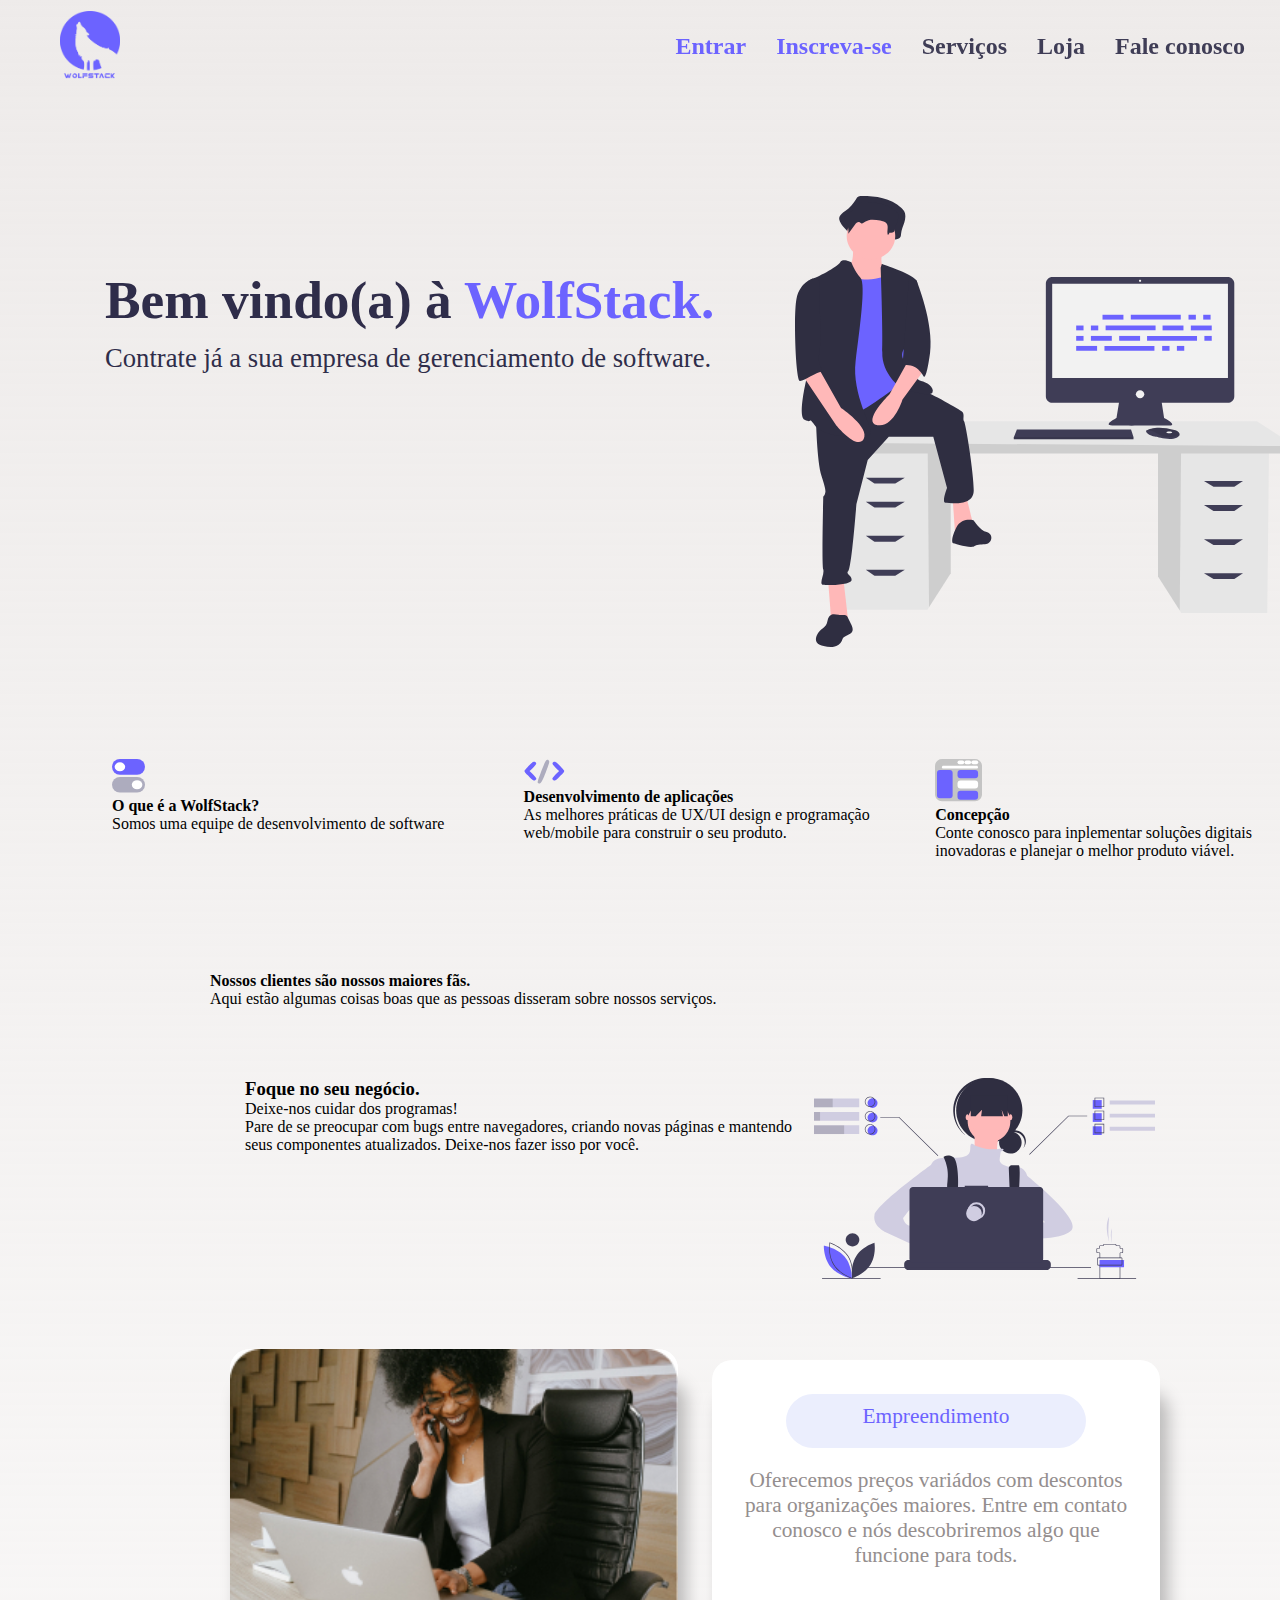
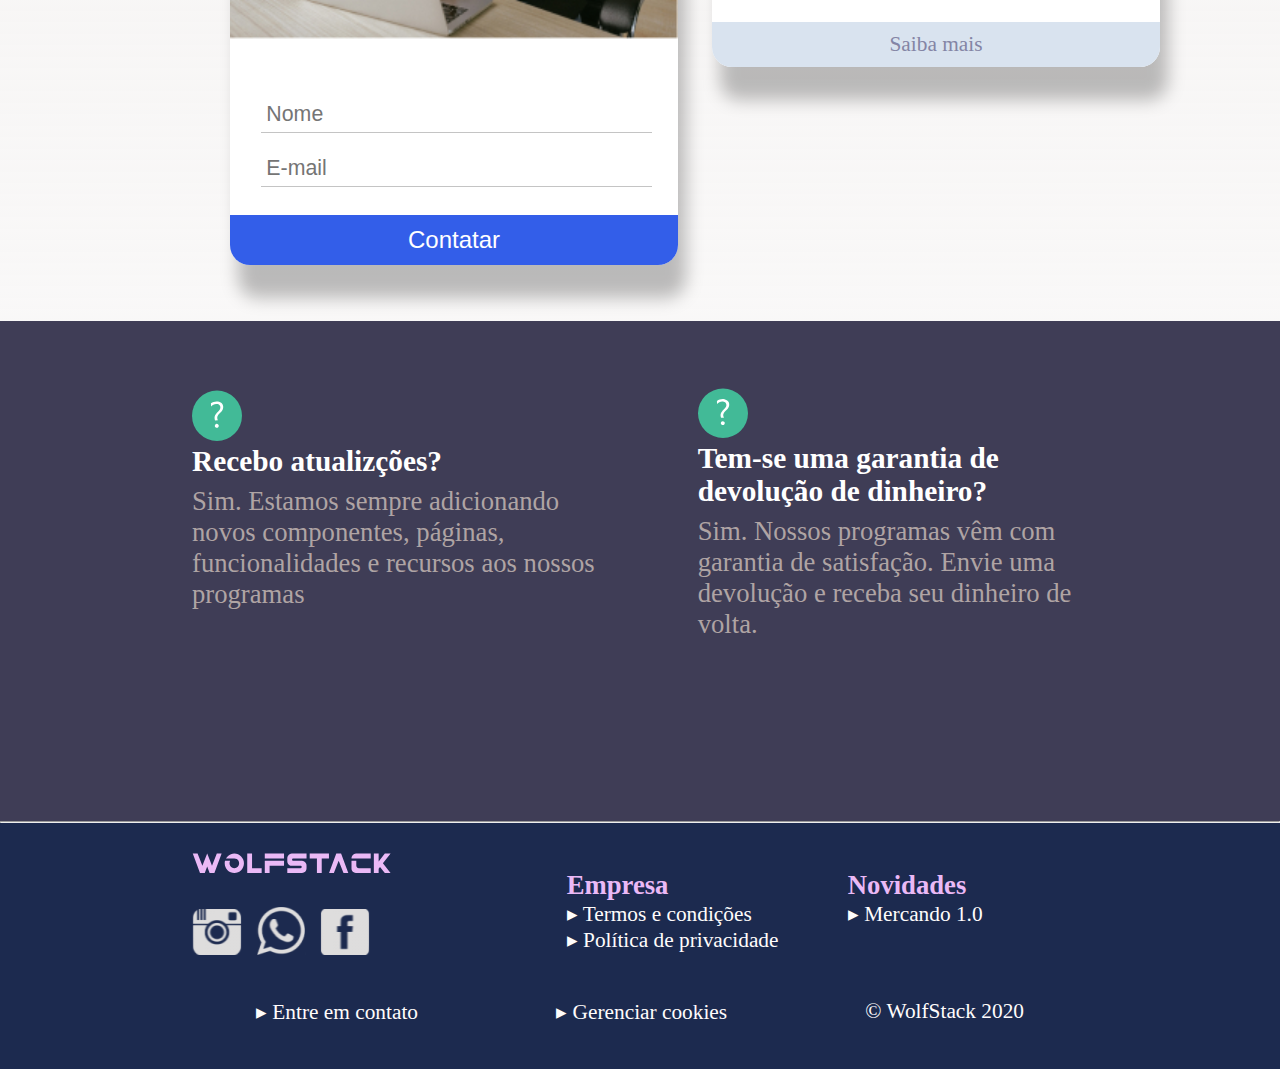
==== WolfSatck/src/html/Index.html @ cea92913 "primeiro commit" ====
<!DOCTYPE html>
<html lang="pt-BR">
    <head>
        <meta charset="UTF-8">
        <meta name="viewport" content="width=device-width, initial-scale=1.0">
        <link rel="icon" href="../images/logo_icon.png">
        <link rel="stylesheet" type="text/css" href="../styles/home_page.css">
        <link rel="stylesheet" type="text/css" href="../styles/menu.css">
        <link rel="stylesheet" type="text/css" href="../styles/footer.css">
        <link rel="stylesheet" type="text/css" href="../styles/global.css">
        <link href="https://cdn.jsdelivr.net/npm/bootstrap@5.0.0-beta1/dist/css/bootstrap.min.css" rel="stylesheet" integrity="sha384-giJF6kkoqNQ00vy+HMDP7azOuL0xtbfIcaT9wjKHr8RbDVddVHyTfAAsrekwKmP1" crossorigin="anonymous">
        <script src="https://code.jquery.com/jquery-3.5.1.min.js" integrity="sha256-9/aliU8dGd2tb6OSsuzixeV4y/faTqgFtohetphbbj0=" crossorigin="anonymous" ></script>
        <title>WolfStack - Página inicial</title>
    </head>
    <body>
        <header class="cabecalho">

            <div class="navbar">
                <a href="../html/Index.html"> <img src="../images/logo_cores_invertidas.png" alt="logo"> </a>
            
                <div class="hamburger active">
                
                </div>
            
                <ul class="menu active">
                    <li> <a href="../html/login.html"><span>Entrar</span></a> </li>
                    <li> <a href="../html/criar_conta.html"><span>Inscreva-se</span></a> </li>
                    <li> <a href="#">Serviços</a>
                    <ul>
                        <li><a href="../html/Servicos_WebSite.html">Web Sites</a></li>
                        <li><a href="../html/Servicos_SistemaWeb.html">Sistema Web</a></li>
                        <li><a href="../html/Servicos_Aplicativo.html">Aplicações Mobile</a></li>
                        <li><a href="../html/Servicos_Upgrade.html">Upgrade/Redesign</a></li>
                    </ul>
                    <li> <a href="../html/Loja.html">Loja</a> </li>
                    <li> <a href="../html/contate-nos.html">Fale conosco</a> </li>
                </ul>
            </div>
        </header>

        <div class="main_block">
            <div class="apresentation">
                <div id="welcome_message">
                    <h2>Bem vindo(a) à <span class="destaques"> WolfStack.</span></h2>
                    <p>Contrate já a sua empresa de gerenciamento de software.</p>
                </div>
            
                <img src="../images/first_illustration.svg" alt="ilustração inicial">
            
            </div>  
        
            <article>
                <div class="about">
                    <img src="../images/icon_about.svg" alt="icone sobre empresa">
                    <h4>O que é a WolfStack?</h4>
                    <p>
                        Somos uma equipe de desenvolvimento de software
                    </p>
                </div>

                <div class="about">
                    <img src="../images/icon_development.svg" alt="icone sobre desenvolvimento">
                    <h4>Desenvolvimento de aplicações</h4>
                    <p>
                    As melhores práticas de UX/UI design e programação web/mobile para construir o seu produto.
                    </p>
                    
                </div>

                <div class="about">
                    <img src="../images/icone-concepcao.svg" alt="icone sobre concepção">
                    <h4>Concepção</h4>
                    <p>
                        Conte conosco para inplementar soluções digitais inovadoras e planejar o melhor produto viável.
                    </p>
                </div>            
            </article>

            <div class="comments">
                <h4>Nossos clientes são nossos maiores fãs.</h4>
                <p>Aqui estão algumas coisas boas que as pessoas disseram sobre nossos serviços.</p>
            </div>

            <section>
                <div class="informes">
                    <div id="conteudo_informes">
                        <h3>Foque no seu negócio.</h3>
                        <p class="caption">Deixe-nos cuidar dos programas!</p>

                        <p class="informativo">
                            Pare de se preocupar com bugs entre navegadores, criando novas páginas e mantendo seus componentes atualizados. Deixe-nos fazer isso por você.
                        </p>
                    </div>
                    <img src="../images/second_illustration.svg" alt="ilustração sobre negócios">
                </div>
            </section>
        
            <div class="container_form_empreendimento">
                <div class="form">
                    <form action="" method="POST" enctype="multipart/form-data">
                        <img src="../images/form_img.jpg" alt="Mulher contatando">
                        <input type="text" name="nome" id="nome" placeholder="Nome" required>
                        <br>
                        <input type="text" name="email" id="email" placeholder="E-mail">
                    
                        <input class="button" type="submit" name="contato" id="contato" value="Contatar"> 
                    
                    </form>
                </div>

                <div class="more_information">
                    <div id="empreendimento">
                        <h4>Empreendimento</h4>
                    </div>

                    <p>
                        Oferecemos preços variádos com descontos para organizações maiores. Entre em contato conosco e nós descobriremos algo que funcione para tods.
                    </p>
                    <div id="button_saibaMais">
                        <a href="#">Saiba mais</a>           
                    </div>
                </div>
            </div>
        </div>
        <div class="info_add">
            <div id="conteudo">
                <div id="info_one">
                    <img src="../images/icon-question.svg" alt="ícone-sinal de interrogação">

                    <h5>Recebo atualizções?</h5>
                
                    <p> Sim. Estamos sempre adicionando novos componentes, páginas, funcionalidades e recursos aos nossos programas </p>
                </div>
                    
                <div id="info_twoes">
                    <img src="../images/icon-question.svg" alt="ícone-sinal de interrogação">

                    <h5>Tem-se uma garantia de devolução de dinheiro?</h5>
    
                    <p> Sim. Nossos programas vêm com garantia de satisfação. Envie uma devolução e receba seu dinheiro de volta. </p>
                
                </div>
            
            </div>
        </div>

        

        
        <!-- Footer -->
        <hr>
        <div id="container_pre_footer">
            <div id="pre-footer">
                <div id="div_logoRedesociais">
                    <img src="../images/WolfStack_rodape_clara.svg" alt="WolfStack ilustração" id="logo_footer">
                
                    <hr>
    
                    <div id="pre_footer_img">
                        <img src="../images/instagram_icon_white.svg" alt="ícone-instagram" class="icon_sociais">
                        <img src="../images/whatsapp_icon_white.svg" alt="ícone-whatsapp" class="icon_sociais">
                        <img src="../images/facebook_icon_white.svg" alt="ícone-facebook" class="icon_sociais">
                    </div>

                </div>

                    <hr>
                <div class="pre_footer_conteudo">
                    
                    <div id="empresa">
                        <h5>Empresa</h5>
                        <a href="#">&#9656; Termos e condições</a> 
                        <br>
                        <a href="#">&#9656; Política de privacidade</a>
                
                    </div>
    
                    <div id="novidade">
                        <h5>Novidades</h5>
                        <a href="#">&#9656; Mercando 1.0</a>
                    </div>
                    
                </div>
            </div>
            
        </div>

        <div id="container_footer">
            <footer>
                <a href="#">&#9656; Entre em contato</a> 
                <a href="#">&#9656; Gerenciar cookies</a>
                <p>	&#169; WolfStack 2020</p>
            
            </foote>
        </div>
 
        <!--Final Rodapé-->
        <script src="../javascript/menu.js"></script>
        <script src="/src/https://cdn.jsdelivr.net/npm/bootstrap@5.0.0-beta1/dist/js/bootstrap.bundle.min.js" integrity="sha384-ygbV9kiqUc6oa4msXn9868pTtWMgiQaeYH7/t7LECLbyPA2x65Kgf80OJFdroafW" crossorigin="anonymous"></script>
    </body>
</html>
---- WolfSatck/src/styles/home_page.css ----
*{ 
	padding: 0;
	margin: 0;
}

/*root properties*/

/* css to mobile */
@media only screen and (max-width: 980px) {

	.cabecalho img{
		margin: 0% 5%;
		margin-top: 4%;
	}

	.apresentation h2 { 
		color: var(--primary-color);
		font-size: 20pt;
		font-style: bold;
		margin: 3.5%;
		margin-top: 30%;
		text-align: center;
	}
	
	.apresentation p { 
		margin: .3rem 3rem;
		color: var(--primary-color);
		font-size: 16pt;
		text-align: center;
	}

	.apresentation img{
		display: flex;
		margin: 5% auto;
		margin-bottom: 15%;
	}

	.about { 
		margin-left: 8%;
		font-size: 16px;
		display: inline-block;
		vertical-align: top;
		margin-bottom: 40px;
	}

	.about img { 
		width: 35px;
	}	

	.about p{
		color: var(--primary-color);
		margin-right: 5px;
	}
	
	.about h4 { 
		vertical-align: middle;
		color: var(--primary-color);
	}

	.destaques { 
		color: var(--secondary-color);
	}

	.comments h4{
		margin: 1% 8.5% 4%;
		color: var(--primary-color);
		
	}
	
	.comments p{
		color: var(--tertiary-color);
		margin: 1% 10%;
		padding-bottom: 4%;
	}

	.informes h3{
		padding: 1% 10%;
		color: var(--primary-color);
	}

	.informes p{
		padding: 2% 10%;
	}
	
	.informes img{
		margin: 4% 2%;
		padding: 2% .5%;
		display: flex;
		margin: auto;
	}

	.informativo { 
		color: var(--quartenary-color);
	}

	.caption { 
		color: var(--secondary-color);
	}

	.form{
		background-color: rgb(255, 255, 255);
		width: 72%;
		margin: 15%;
		border-radius: 20px;
		box-shadow: 8px 33px 17px rgba(0, 0, 0, 0.25);
	}

	.form .button{
		text-align: center;
		margin-top: 20px;
		margin-bottom: 0;
	}
	
	.form img {
		margin-bottom: 10%;
		width: 100%;
	}

	.form input[type='text']{
		padding: 1px;
		margin: 2% 7%;
		border: thin solid ;
		border-top: none;
		border-right: none;
		border-left: none;
		border-color: #C4C4C4;
		font-size: 10pt;
		width: 85%;
	}

	.form input[type='submit'] { 
		position: relative;
		background-color: #335EE9;
		color: white;
		border: none;
		bottom: 0;
		padding-bottom: 0;
		width: 100%;
		height: 40px;
		border-radius: 0px 0px 20px 20px;
		
	}

	.more_information{
		background-color: rgb(255, 255, 255);
		width: 78%;
		height: 235px;
		align-items: center;
		margin: .3% 12%;
		border-radius: 20px;
		box-shadow: 8px 33px 17px rgba(0, 0, 0, 0.25);
		padding-top: 3%;
		margin-bottom: 20%;
	}

	.more_information p{
		font-size: 12pt;
		padding: .7rem .3rem .6rem;
		
	}

	.more_information #button_saibaMais{
		background-color: #D9E3EF;
		text-align: center;
		padding: 10px;
		margin-top: 10%;
		border-radius: 0px 0px 20px 20px;
	}

	.more_information #button_saibaMais a{
		text-decoration: none;
		color: #8485A5;
		width: 100px;
	}
	
	.more_information p{
		margin-top: 8%;
		width: 90%;
		height: 50%;
		margin: 1% 5%;
		color: #948E8E;
		text-align: center;
	}

	.more_information .button_saibaMais{
		margin: 6% 35%;
		background-color: grey;
	}


	#empreendimento{
		margin: auto;
		padding: 2% ;
		text-align: center;
		background: rgb(235, 238, 253);
		width: 60%;
		height: 2.5rem;
		border-radius: 45px;
		color: #6C63FF;
	}
	
	#empreendimento h4{
		font-size: 14pt;
		font-weight: 400;
	}
		
	
	.info_add {
		background-color: #3f3d56;
		width: 100%; 
		height: 350px;	
	}

	.info_add #conteudo{
		margin: 10px 30px;
		color: #AFA4A4;
	}

	.info_add #conteudo h5{
		color: white;
	}

	.info_add #conteudo p{
		margin-top: 4%;
	}

	.info_add #conteudo img h5{ 	
		color: white;
		display: inline-block;
		vertical-align: middle;
	}
	
}

/* css to desktop */
@media only screen and (min-width: 981px) {

	/* estilizando Boas Vindas */

	.main_block{
	    margin: 0 auto;
	    width: 1400px;

	    margin-right: auto;
	    margin-left: auto;

	}

	.apresentation{
		display: flex;
		justify-content: space-between;
		width: 85%;
		margin: 0 auto;
		margin-top: 14%;
	}
	
	.apresentation h2 { 
		color: var(--primary-color);
		margin-top: 12%;
		margin-bottom: 2%;
		font-size: 40pt;
		font-style: bold;
		text-align: left;
		/* width: 50%; */
	}

	.apresentation img{
		width: 500px;
	}
	
	.apresentation p { 
		color: var(--primary-color);
		font-size: 20pt;
		text-align: left;
		/* width: 30%; */

	}

	.destaques { 
		color: var(--secondary-color);
	}

	/*Boas Vindas finalizado*/

	article{
		margin: 8%;
		display: flex;
		justify-content: space-between;
	}
	
	.about{
		width: 30%;
	}

	.comments{
		margin: auto;
		width: 70%;
	}

	.informes{
		display: flex;
		justify-content: space-between;
		width: 65%;
		margin: auto;
		margin-top: 5%;
	}

	.container_form_empreendimento{
		display: flex;
		justify-content: space-between;
		margin: auto;
		margin-top: 5%;
		width: 80%;
	}

	.form{
		background-color: rgb(255, 255, 255);
		width: 40%;
		height: 10%;
		box-shadow: 8px 33px 17px rgba(0, 0, 0, 0.25);
		margin-left: 90px;
		border-radius: 20px;
		margin-bottom: 5%;
	}

	.form .button{
		text-align: center;
		margin-top: 20px;
		margin-bottom: 0;
	}
	
	.form img {
		margin-bottom: 10%;
		width: 100%;
		border-radius: 20px 20px 0px 0px;
	}

	.form input[type='text']{
		padding: 5px;
		margin: 2% 7%;
		border: thin solid ;
		border-top: none;
		border-right: none;
		border-left: none;
		border-color: #C4C4C4;
		font-size: 10pt;
		width: 85%;
		font-size: 16pt;
	}

	.form input[type='email']{
		padding: auto;
	}

	.form input[type='submit'] { 
		position: relative;
		background-color: #335EE9;
		color: white;
		border: none;
		bottom: 0;
		padding-bottom: 0;
		width: 100%;
		height: 50px;
		border-radius: 0px 0px 20px 20px;
		font-size: 18pt;
	}

	
	#empreendimento{
		font-variant: JIS83;
		margin: auto;
		padding: 1%;
		text-align: center;
		background: rgb(235, 238, 253);
		width: 65%;
		height: 2.8rem;
		border-radius: 45px;
		color: #6C63FF;
		margin-bottom: 2%;
	}
	
	#empreendimento h4{
		font-size: 16pt;
		font-weight: 400;
		margin-top: 2%;
	}
		
	.more_information{
		background-color: rgb(255, 255, 255);
		width: 40%;
		height: 1%;
		align-items: center;
		margin-right: 100px;
		border-radius: 20px;
		box-shadow: 8px 33px 17px rgba(0, 0, 0, 0.25);
		padding-top: 3%;
		margin-bottom: 20%;
		margin-top: 1%;
	}

	.more_information p{
		font-size: 16pt;
		padding: .7rem .3rem .6rem;
		
	}

	.more_information #button_saibaMais{
		background-color: #D9E3EF;
		text-align: center;
		padding: 10px;
		margin-top: 10%;
		border-radius: 0px 0px 20px 20px;
	}

	.more_information #button_saibaMais a{
		text-decoration: none;
		color: #8485A5;
		width: 100px;
		font-size: 16pt;
	}
	
	.more_information p{
		margin-top: 4%;
		width: 90%;
		margin: auto;
		color: #948E8E;
		text-align: center;
	}

	.more_information .button_saibaMais{
		margin: 6% 35%;
		background-color: grey;
	}

	.info_add {
		background-color: #3f3d56;
		width: 100%; 
		height: 500px;	
	}

	.info_add #conteudo{
		margin: auto;
		color: #AFA4A4;
		width: 70%;
		display: flex;
		justify-content: space-between;
	}

	.info_add #conteudo img{
		width: 50px;
		margin-top: 16%;
	}

	.info_add #conteudo h5{
		color: white;
		font-size: 22pt;
	}

	.info_add #conteudo p{
		margin-top: 2%;
		font-size: 20pt;
	}

	#info_one{
		margin-right: 100px;
	}

}
---- WolfSatck/src/styles/menu.css ----
header {
  position: fixed;
  top: 0;
  z-index: 999;
  width: 100%;
  padding: 10px 20px;
}

.navbar {
  max-width: 1200px;
  margin: 0 auto;
  display: flex;
  align-items: center;
  justify-content: space-between;
  padding: 0 20px;
}

.navbar a img {
  margin-top: 35%;
  width: 50px;
}

.hamburger {
  width: 40px;
  height: 60px;
  background-color: transparent;
  border-radius: 5px;
  border: 0;

  position: relative;
  cursor: pointer;

  display: none;
}

.hamburger:after {
  content: "";

  position: absolute;
  top: 35%;
  left: 5%;

  width: 90%;
  height: 10%;

  border-radius: 5px;

  background-color: #6c63ff;
}
.hamburger:before {
  content: "";
  position: absolute;
  top: 55%;
  left: 5%;

  width: 90%;
  height: 10%;

  border-radius: 5px;

  background-color: #6c63ff;
}
.menu {
  list-style: none;
  display: flex;
  align-items: center;
}
.menu a {
  text-decoration: none;
  color: #3f3d56;
  transition: 0.5s ease;
  display: block;
  padding: 10px 15px;
}
.menu a:hover {
  color: #3f3d5693;
}
.menu li {
  position: relative;
  font-weight: bold;
}
.menu li ul {
  font-size: 11pt;
  list-style: none;
  position: absolute;
  float: left;
  top: 90%;
  left: 0;
  background-color: #ffff;
  /* display: none; */
  border-top: solid 10px;
  border-top-color: #6c63ff;
  border-radius: 10px;
  display: none;
}
.menu li ul {
  transition: 5s ease;
}
.menu li:hover ul,
.menu li.over ul {
  display: block;
}
.menu li ul li {
  width: 150px;
}
.menu span {
  color: #6c63ff;
}

@media screen and (max-width: 980px) {
  .hamburger {
    display: block;
    z-index: 999;
  }

  .menu {
    position: fixed;
    top: 0;
    right: -100%;

    height: 100vh;
    margin: 0;
    background-color: #ffff;

    width: 100%;
    max-width: 250px;
    padding: 100px 20px;
    flex-direction: column;

    transition: 0.5s ease;
  }
  .menu li ul {
    border-top: none;
    border-radius: 10px;
    float: none;
    top: 90%;
    left: 0%;
    position: static;
    overflow: hidden;
    
  }
  .menu ul li a {
    width: 100%;
    border: 1px #6b636388;
    border-width: 100%;
    border-bottom-style: dotted;
  }
  .menu li:active ul,
  .menu li.over ul {
    display: block;
    height: auto;
    
  }

  .menu.active {
    right: 0;
  }
}

@media only screen and (min-width: 981px){
  .navbar a img {
    margin-top: 1%;
    width: 60px;
  }

  .menu{
    font-size: 18pt;
  }
}
---- WolfSatck/src/styles/footer.css ----
@media only screen and (max-width: 980px) {
        
    #container_pre_footer{
        background: #1C2A4F;
        width: 100%;
    }

    #container_pre_footer hr{
        width: 80%;
        margin: auto;
        color: #EAB9F6;
    }

    #container_pre_footer #logo_footer{
        display: flex;
        margin: auto;
        padding: 9%;
    }

    .pre_footer_conteudo h5{
        color: #EAB9F6;
        font-size: 14pt;
    }

    .pre_footer_conteudo a{
        text-decoration: none;
        color: #FFFCFC;
        font-size: 10pt;
    }

    /* inicio redes sociais */
    #pre_footer_img{
        display: flex;
        justify-content: space-between;
        width: 65%;
        margin: auto;
        padding: 6%;
    }
    /* final redes sociais */
    .pre_footer_conteudo{
        display: flex;
        justify-content: space-between;
        width: 80%;
        margin: auto;
        padding: 8%;
    }

    /* inicio footer */
    footer{
        display: flex;
        justify-content: space-between;
        font-size: 10pt;
        margin: auto;
        padding: 6%;
    }

    footer a{
        text-decoration: none;
        color: black;
    }

    footer p{
        color: black;
    }
}

@media only screen and (min-width: 981px) {
    #container_pre_footer{
        background: #1C2A4F;
        width: 100%;;
    }

    .pre_footer_conteudo a{
        text-decoration: none;
    }

    .pre_footer_conteudo a:hover{
        color: #4f76e2;
    }

    #container_pre_footer hr{
        display: none;
    }

    #logo_footer{
        width: 200px;
        margin: 15% 0% ;
    }

    #pre_footer_img img{
        width: 50px;
        margin-right: 5%;  
        margin-bottom: 20%;
    }

    #pre_footer_img img:hover{
        cursor: pointer;
    }

    #pre-footer{
        display: flex;
        width: 70%;
        margin: auto;
    }

    .pre_footer_conteudo{
        display: flex;  
        justify-content: space-between;
        margin-left: 20%;
        margin-top: 2.5%;
        margin: auto;
    }

    .pre_footer_conteudo #novidade{
        margin-right: -20%;
    }

    .pre_footer_conteudo h5{
        color: #EAB9F6;
        font-size: 20pt;
    }

    .pre_footer_conteudo a{
        text-decoration: none;
        color: #FFFCFC;
        font-size: 16pt;
    }

    #container_footer{
        background: #1C2A4F;
    }

    footer{
        display: flex;
        justify-content: space-between;
        width: 60%;
        height: 70px;
        margin: auto;
    }

    footer a{
        text-decoration: none;
        color: #FFFCFC;
        font-size: 16pt;
    }

    footer a:hover{
        color: #4f76e2;
    }

    footer p{
        color: #FFFCFC;
        font-size: 16pt;
    }

}
---- WolfSatck/src/styles/global.css ----
:root { 
    --background-grandient: linear-gradient(180deg, #EEEBEA 0%, rgba(129, 125, 124, 0) 109.55%);
    --primary-color: #2F2D4A;
	--secondary-color: #6C63FF;
	--tertiary-color: #6B6363;
	--quartenary-color: #323131;
	--background-questions: #3F3D56;
}

*{ 
	padding: 0;
	margin: 0;
}

body { 
	background: var(--background-grandient);
	font-family: 'Ebrima';   
	/*display: inline-block;*/
}

/*@media only screen and (min-width: 981px) {
	body{
		 width: 1400px; 
		margin: auto;	
	}

}*/
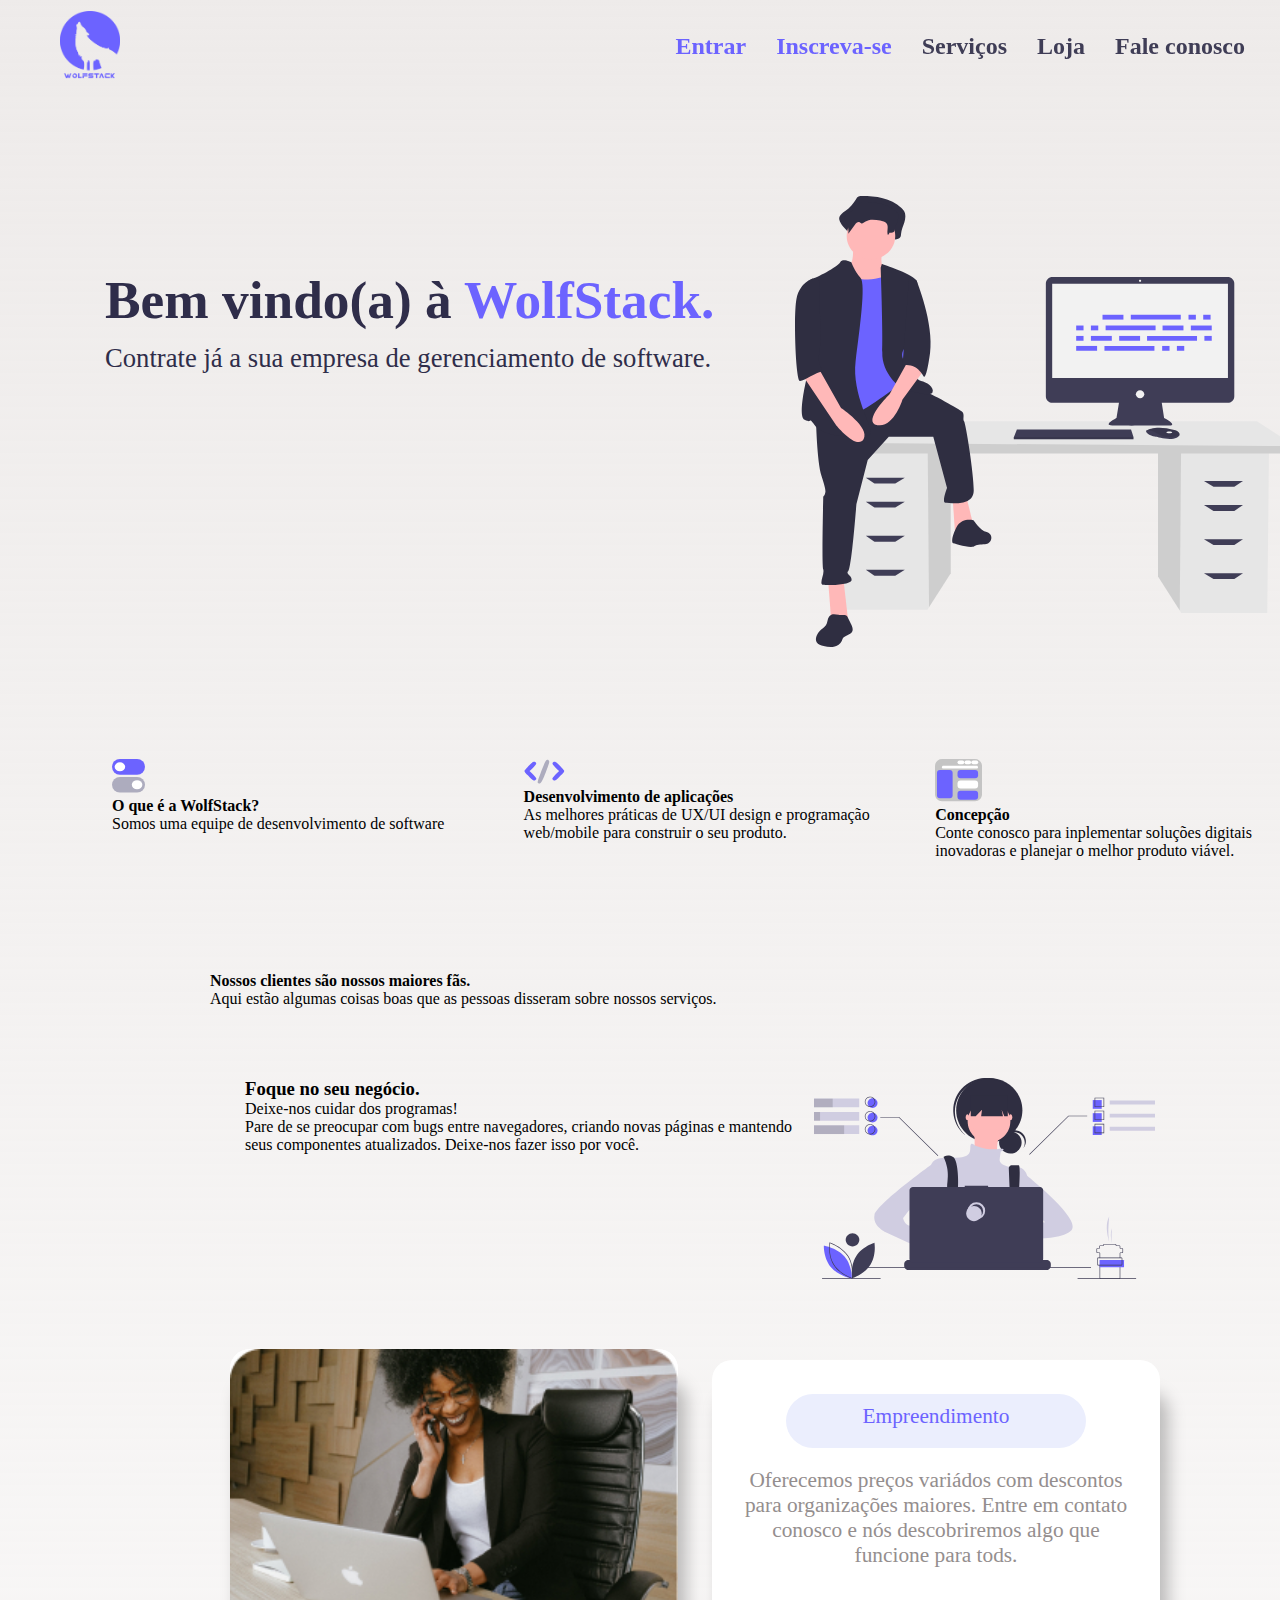
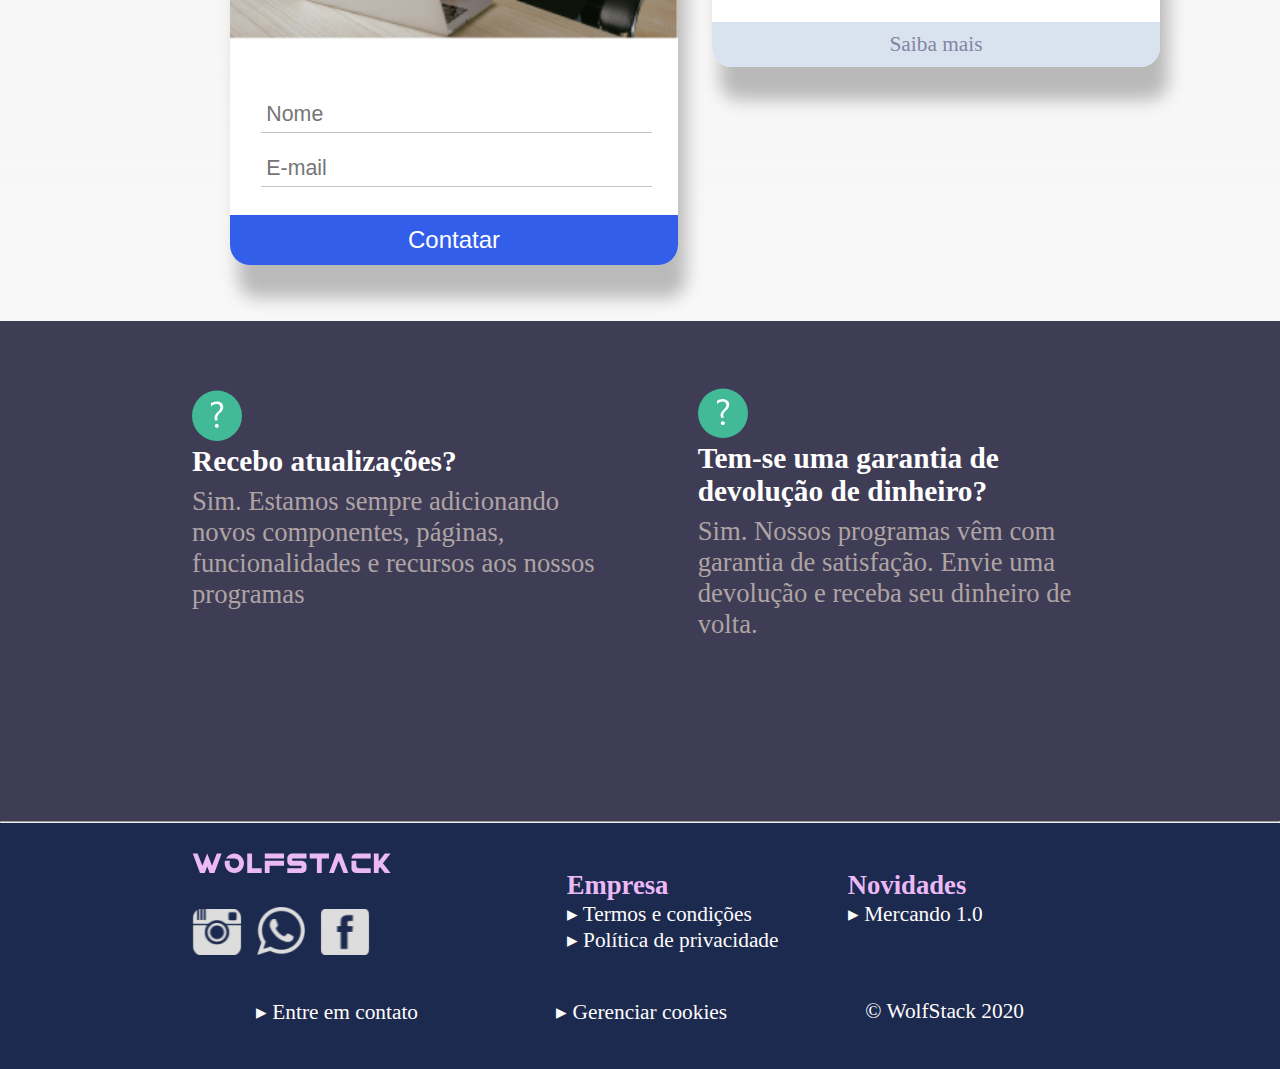
==== commit 60767476: "corrigindo erros" ====
--- a/WolfSatck/src/html/Index.html
+++ b/WolfSatck/src/html/Index.html
@@ -127,7 +127,7 @@
                 <div id="info_one">
                     <img src="../images/icon-question.svg" alt="ícone-sinal de interrogação">
 
-                    <h5>Recebo atualizções?</h5>
+                    <h5>Recebo atualizações?</h5>
                 
                     <p> Sim. Estamos sempre adicionando novos componentes, páginas, funcionalidades e recursos aos nossos programas </p>
                 </div>
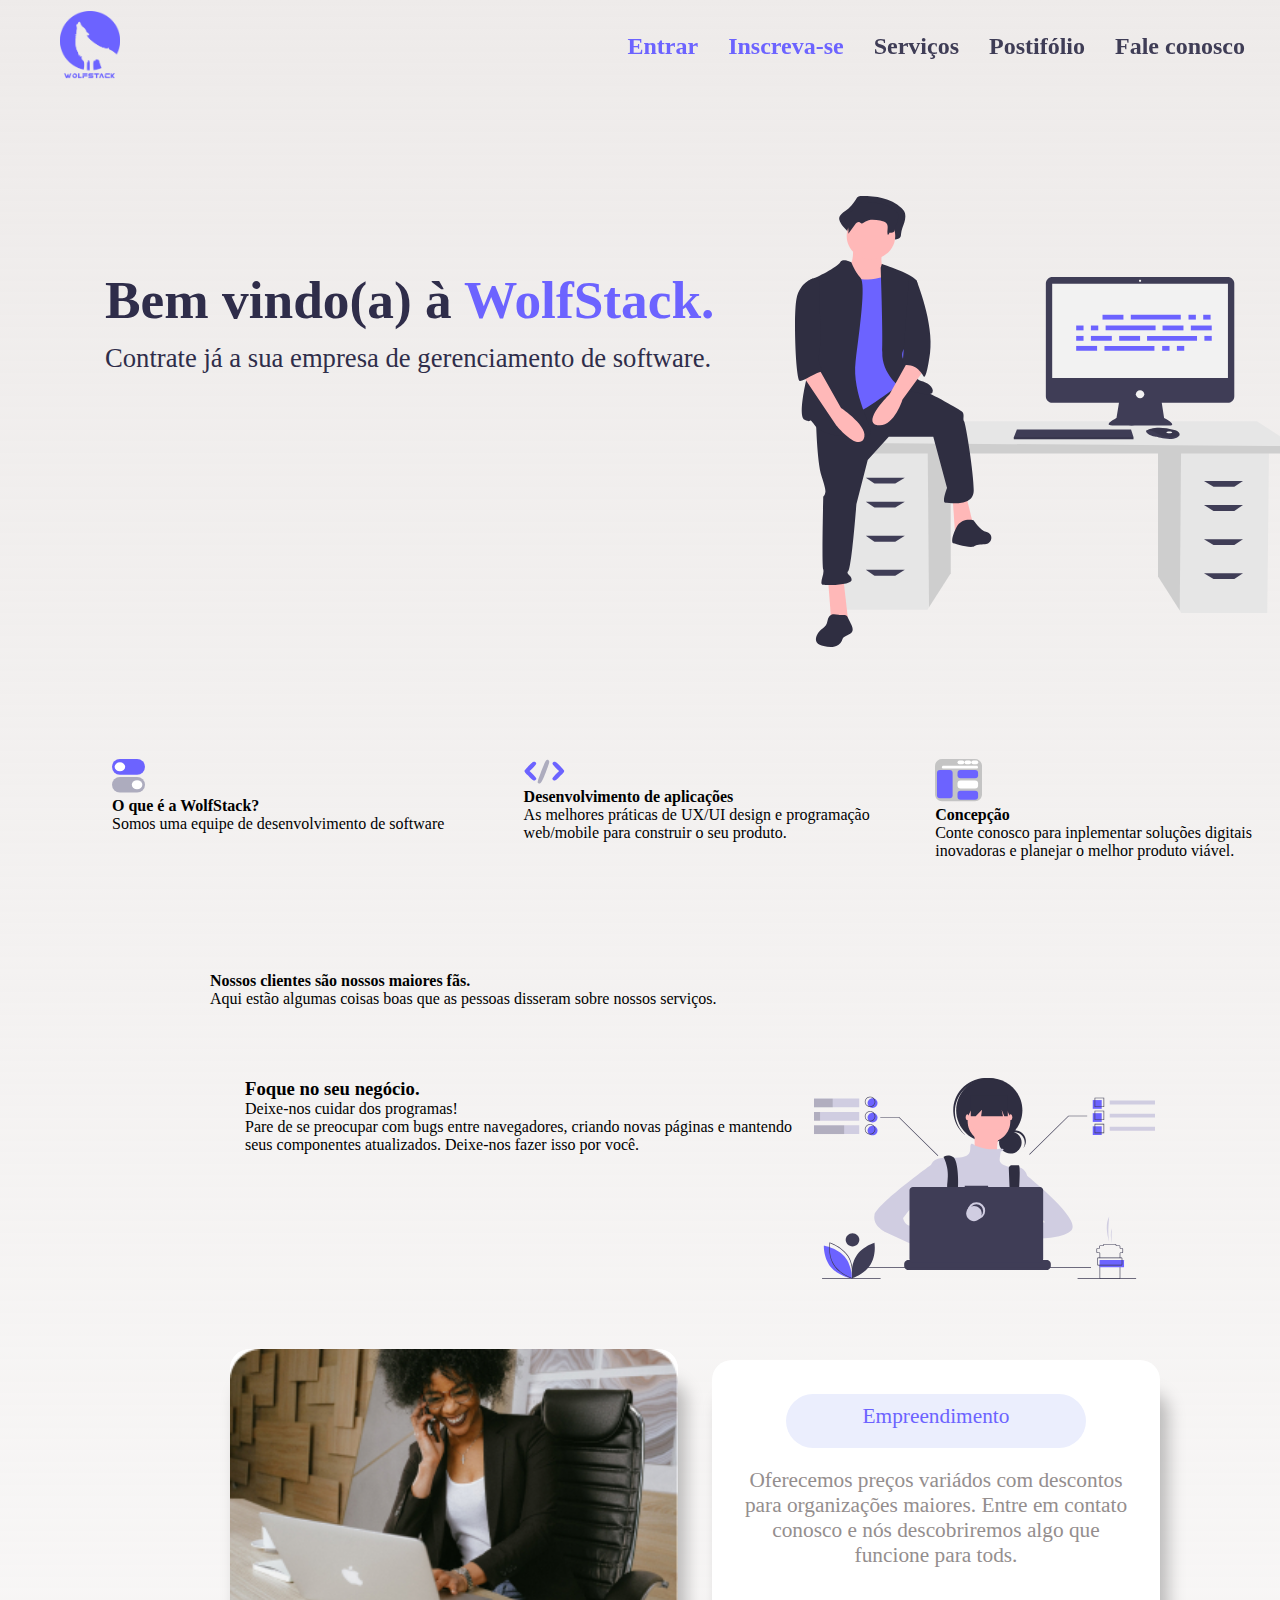
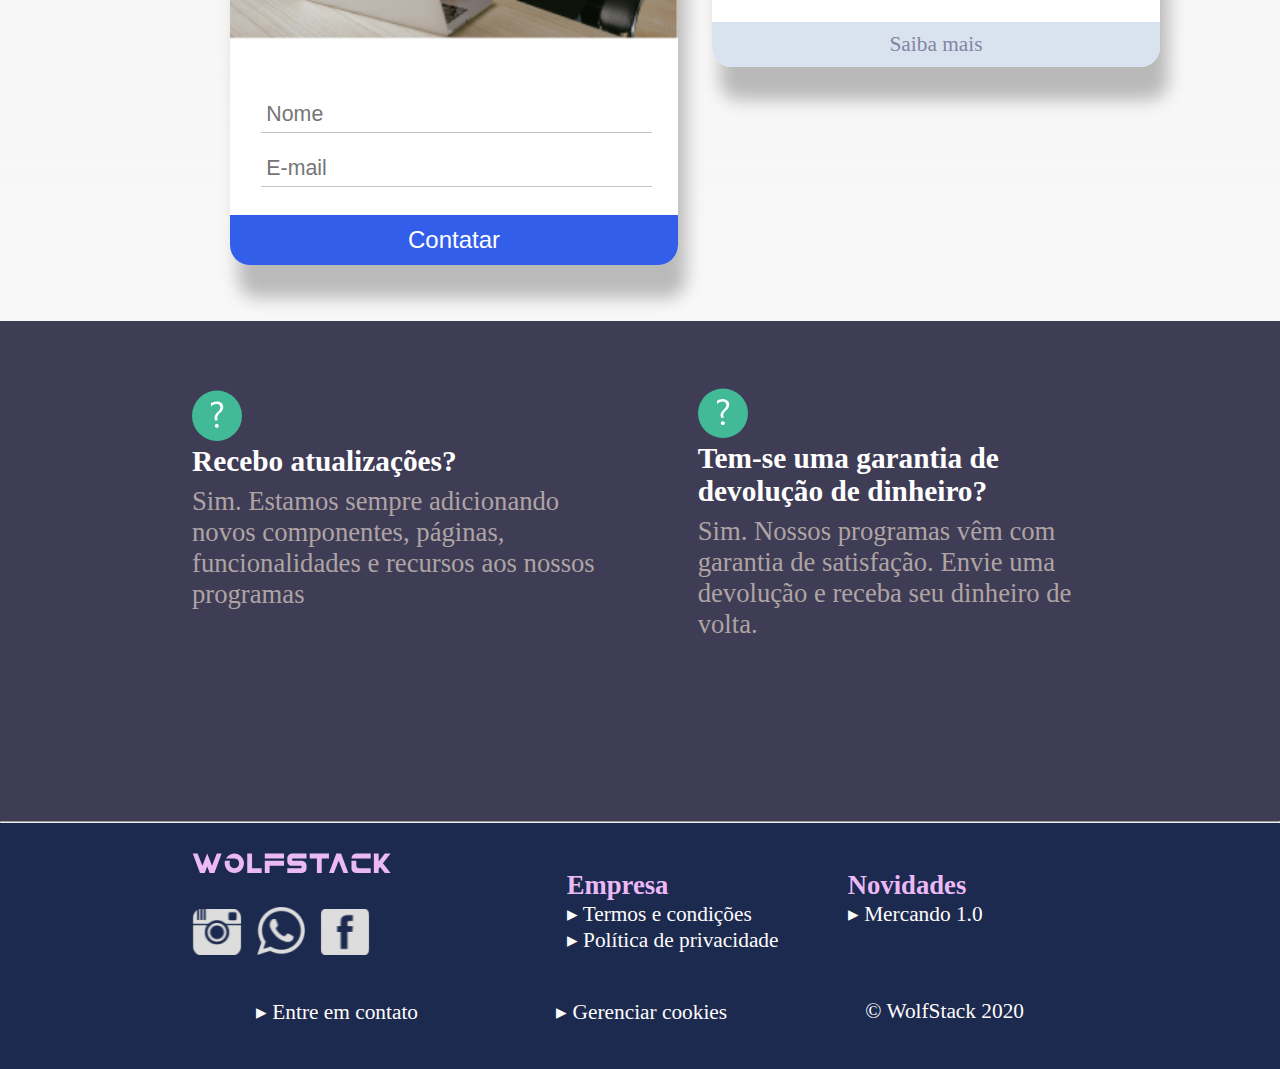
==== commit b10a71e2: "adicionando portifolio da pagina" ====
--- a/WolfSatck/src/html/Index.html
+++ b/WolfSatck/src/html/Index.html
@@ -32,7 +32,7 @@
                         <li><a href="../html/Servicos_Aplicativo.html">Aplicações Mobile</a></li>
                         <li><a href="../html/Servicos_Upgrade.html">Upgrade/Redesign</a></li>
                     </ul>
-                    <li> <a href="../html/Loja.html">Loja</a> </li>
+                    <li> <a href="../html/portifolio.html">Postifólio</a> </li>
                     <li> <a href="../html/contate-nos.html">Fale conosco</a> </li>
                 </ul>
             </div>
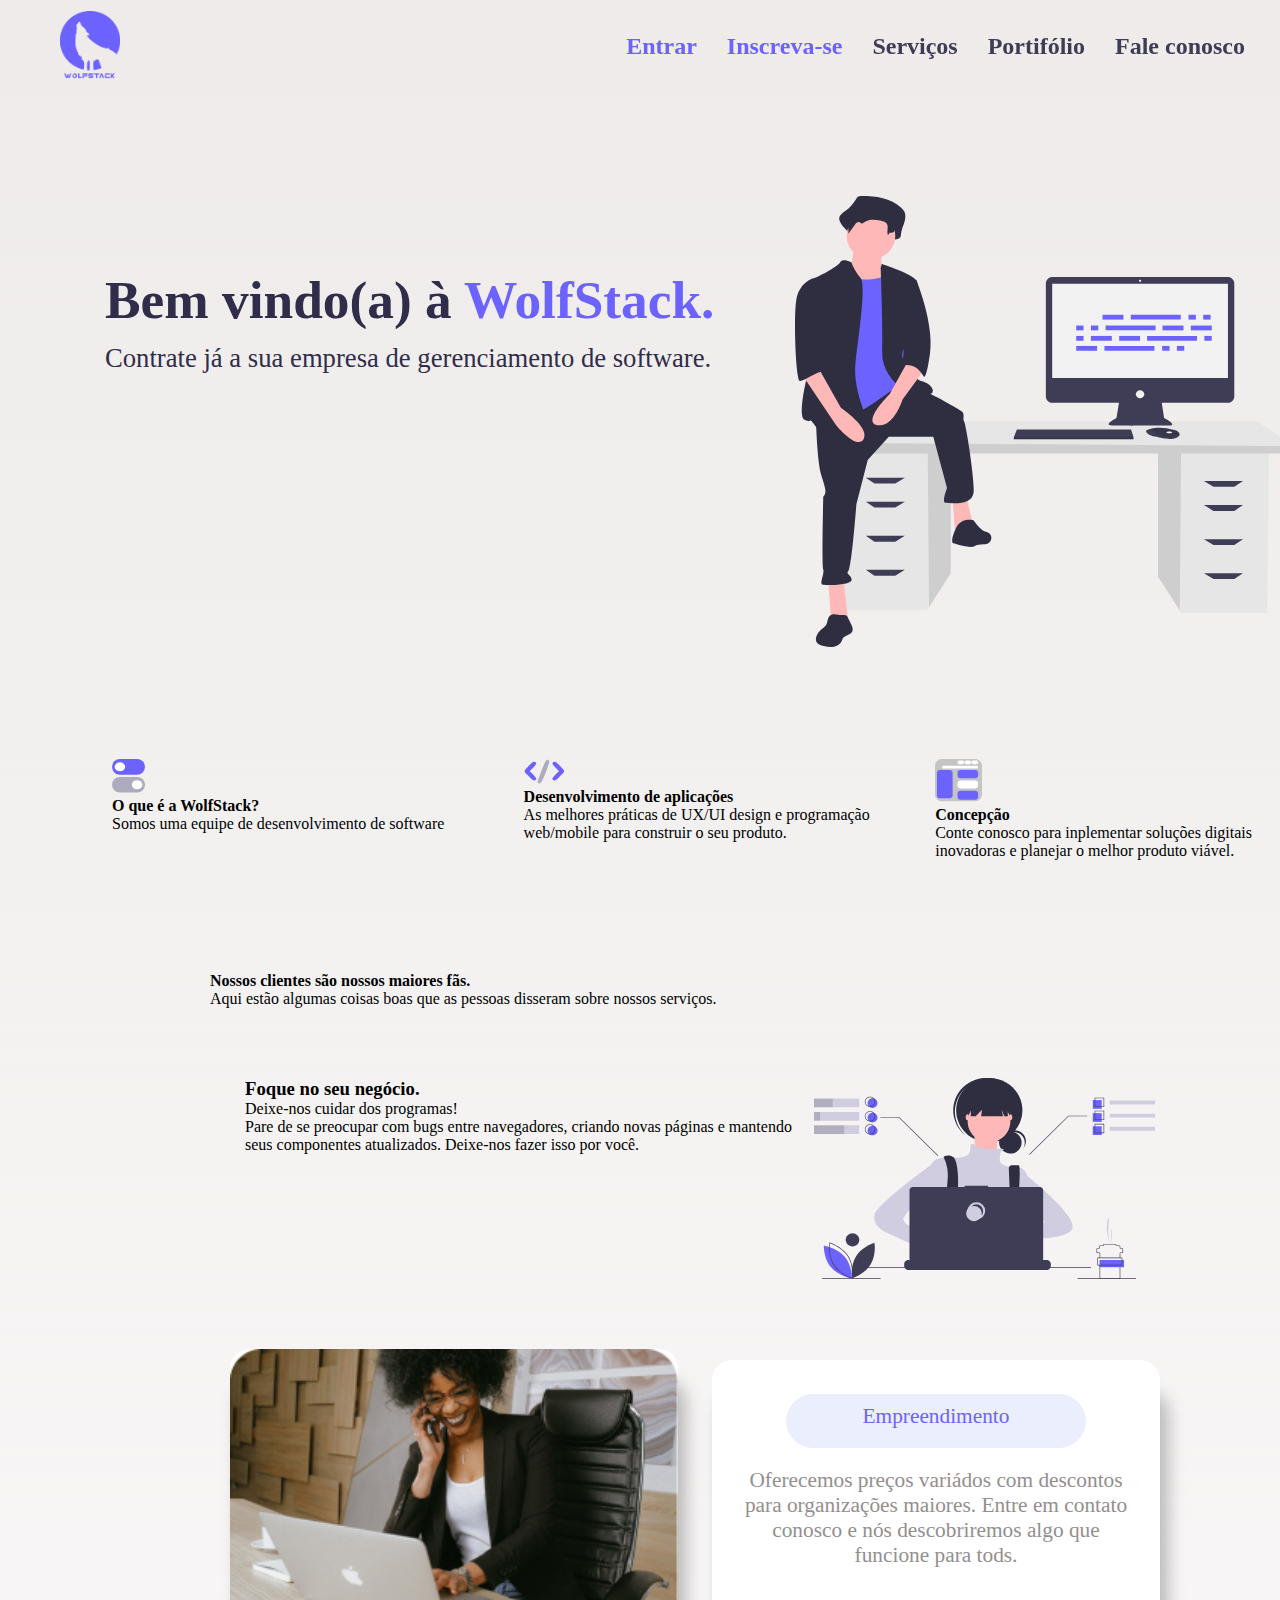
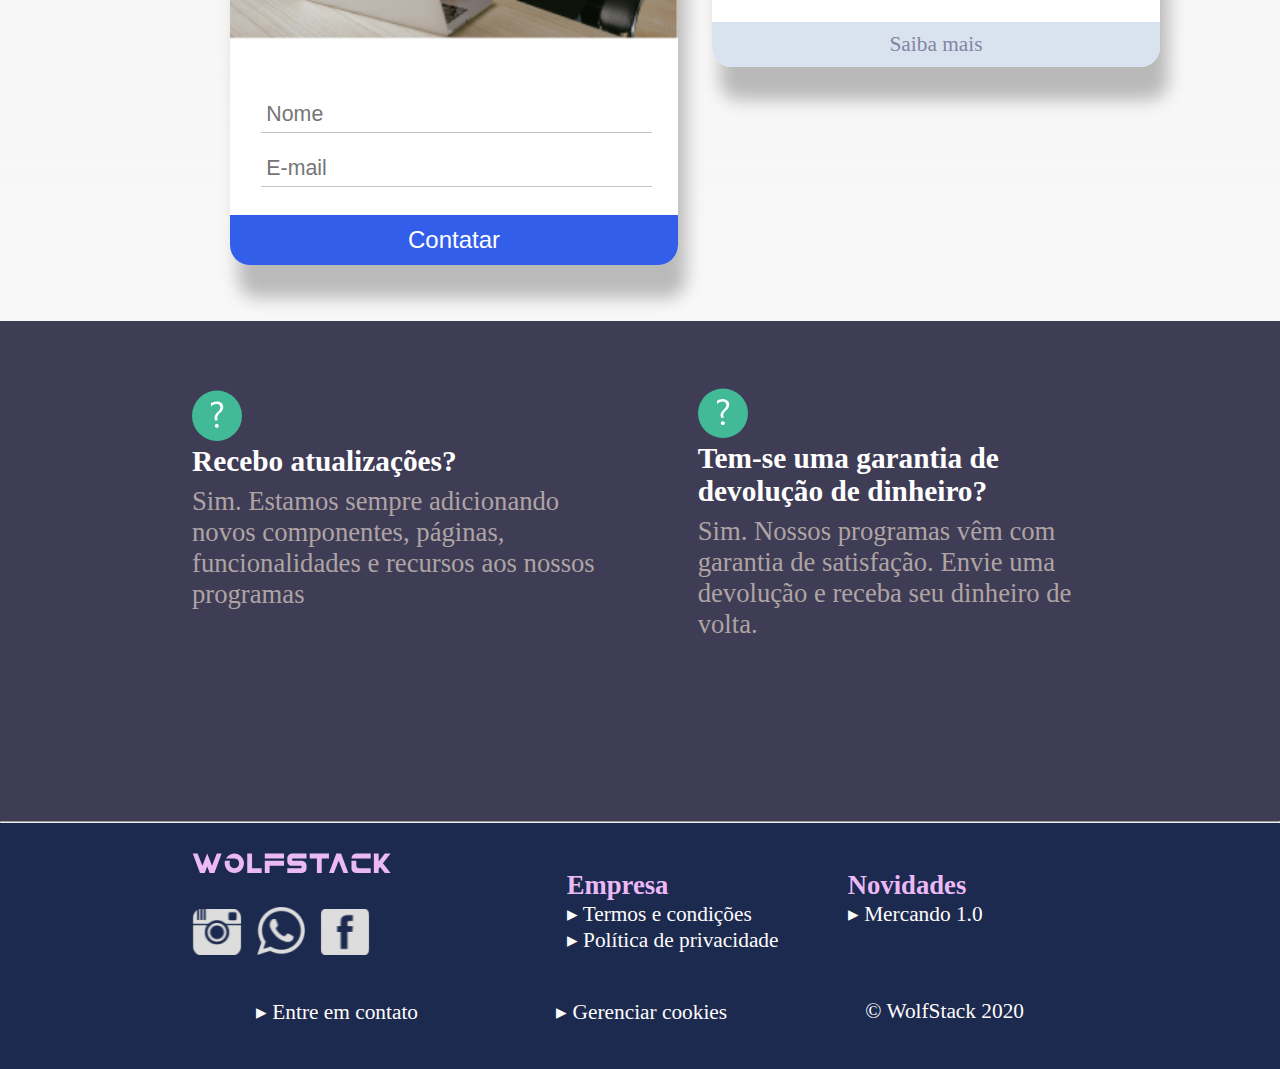
==== commit 94842092: "Co-authored-by: rotciv0101 <rotciv0101@users.noreply.github.com>" ====
--- a/WolfSatck/src/html/Index.html
+++ b/WolfSatck/src/html/Index.html
@@ -32,7 +32,7 @@
                         <li><a href="../html/Servicos_Aplicativo.html">Aplicações Mobile</a></li>
                         <li><a href="../html/Servicos_Upgrade.html">Upgrade/Redesign</a></li>
                     </ul>
-                    <li> <a href="../html/portifolio.html">Postifólio</a> </li>
+                    <li> <a href="../html/portifolio.html">Portifólio</a> </li>
                     <li> <a href="../html/contate-nos.html">Fale conosco</a> </li>
                 </ul>
             </div>
--- a/WolfSatck/src/styles/menu.css
+++ b/WolfSatck/src/styles/menu.css
@@ -73,8 +73,9 @@
   padding: 10px 15px;
 }
 .menu a:hover {
-  color: #3f3d5693;
+  color: #6c63ff;
 }
+
 .menu li {
   position: relative;
   font-weight: bold;
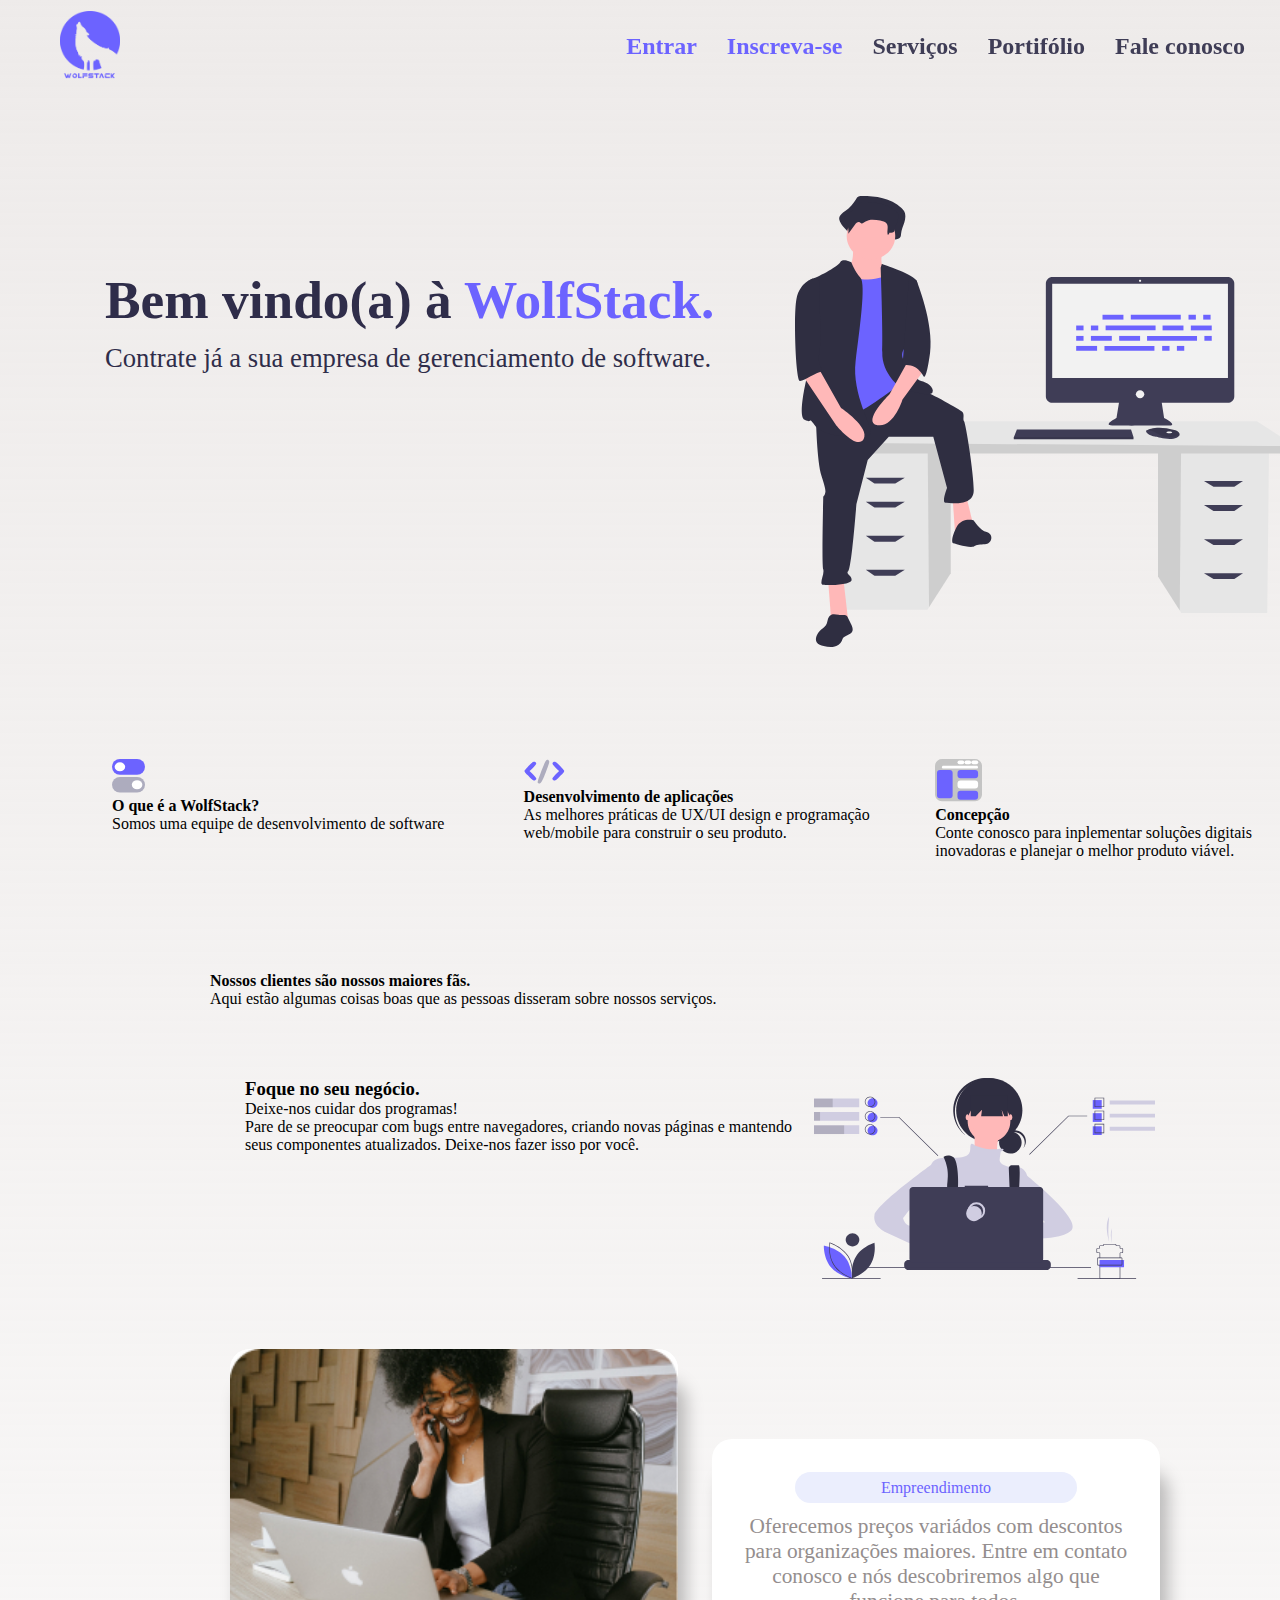
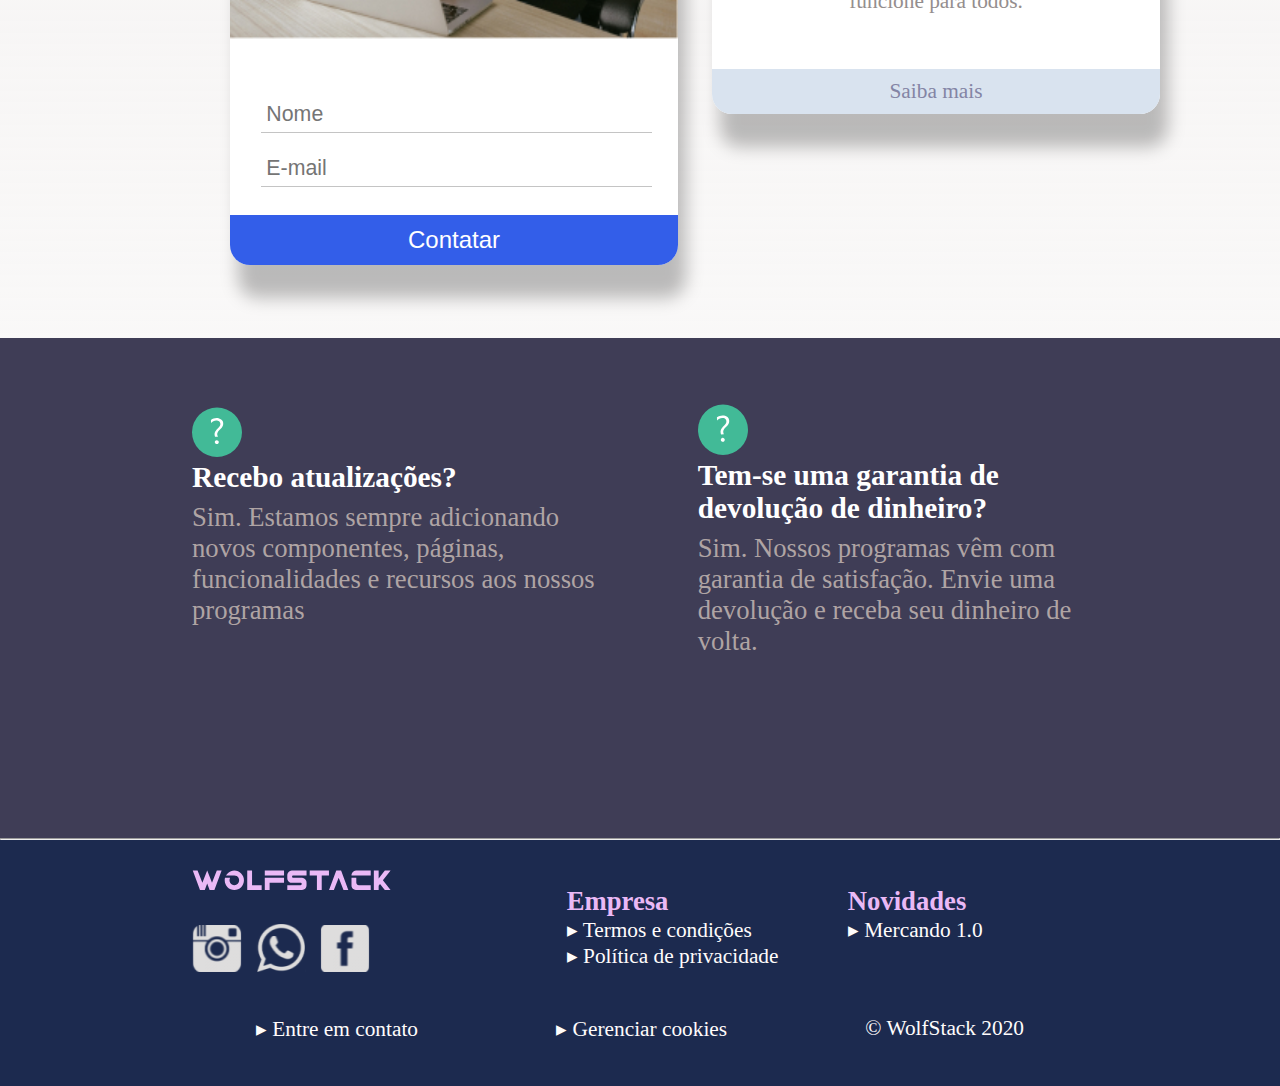
==== commit 0c30c8c7: "corrigindo erros" ====
--- a/WolfSatck/src/html/Index.html
+++ b/WolfSatck/src/html/Index.html
@@ -109,12 +109,11 @@
                 </div>
 
                 <div class="more_information">
-                    <div id="empreendimento">
-                        <h4>Empreendimento</h4>
-                    </div>
-
-                    <p>
-                        Oferecemos preços variádos com descontos para organizações maiores. Entre em contato conosco e nós descobriremos algo que funcione para tods.
+                    
+                    <h4>Empreendimento</h4>
+
+                    <p>
+                        Oferecemos preços variádos com descontos para organizações maiores. Entre em contato conosco e nós descobriremos algo que funcione para todos.
                     </p>
                     <div id="button_saibaMais">
                         <a href="#">Saiba mais</a>           
--- a/WolfSatck/src/styles/home_page.css
+++ b/WolfSatck/src/styles/home_page.css
@@ -144,7 +144,7 @@
 	.more_information{
 		background-color: rgb(255, 255, 255);
 		width: 78%;
-		height: 235px;
+		height: 30%;
 		align-items: center;
 		margin: .3% 12%;
 		border-radius: 20px;
@@ -153,18 +153,28 @@
 		margin-bottom: 20%;
 	}
 
+	.more_information h4{
+		font-size: 14pt;
+		font-weight: 400;
+		background: rgb(235, 238, 253);
+		color: #6C63FF;
+		text-align: center;
+		width: 60%;
+		margu: initial;
+		margin: auto;
+		border-radius: 45px;
+		padding: .4rem;
+	}
+	
 	.more_information p{
 		font-size: 12pt;
 		padding: .7rem .3rem .6rem;
-		
-	}
-
-	.more_information #button_saibaMais{
-		background-color: #D9E3EF;
-		text-align: center;
-		padding: 10px;
-		margin-top: 10%;
-		border-radius: 0px 0px 20px 20px;
+		margin-top: 8%;
+		width: 90%;
+		height: 50%;
+		margin: 3% 5%;
+		color: #948E8E;
+		text-align: center;
 	}
 
 	.more_information #button_saibaMais a{
@@ -172,48 +182,24 @@
 		color: #8485A5;
 		width: 100px;
 	}
-	
-	.more_information p{
-		margin-top: 8%;
-		width: 90%;
-		height: 50%;
-		margin: 1% 5%;
-		color: #948E8E;
-		text-align: center;
-	}
-
-	.more_information .button_saibaMais{
-		margin: 6% 35%;
-		background-color: grey;
-	}
-
-
-	#empreendimento{
-		margin: auto;
-		padding: 2% ;
-		text-align: center;
-		background: rgb(235, 238, 253);
-		width: 60%;
-		height: 2.5rem;
-		border-radius: 45px;
-		color: #6C63FF;
-	}
-	
-	#empreendimento h4{
-		font-size: 14pt;
-		font-weight: 400;
+
+	.more_information #button_saibaMais{
+		background-color: #D9E3EF;
+		text-align: center;
+		padding: 10px;
+		margin-top: 3%;
+		border-radius: 0px 0px 20px 20px;
+	}
+
+	.info_add #conteudo{
+		margin: 10px 30px;
+		color: #AFA4A4;
 	}
 		
-	
 	.info_add {
 		background-color: #3f3d56;
 		width: 100%; 
 		height: 350px;	
-	}
-
-	.info_add #conteudo{
-		margin: 10px 30px;
-		color: #AFA4A4;
 	}
 
 	.info_add #conteudo h5{
@@ -364,27 +350,7 @@
 		border-radius: 0px 0px 20px 20px;
 		font-size: 18pt;
 	}
-
-	
-	#empreendimento{
-		font-variant: JIS83;
-		margin: auto;
-		padding: 1%;
-		text-align: center;
-		background: rgb(235, 238, 253);
-		width: 65%;
-		height: 2.8rem;
-		border-radius: 45px;
-		color: #6C63FF;
-		margin-bottom: 2%;
-	}
-	
-	#empreendimento h4{
-		font-size: 16pt;
-		font-weight: 400;
-		margin-top: 2%;
-	}
-		
+	
 	.more_information{
 		background-color: rgb(255, 255, 255);
 		width: 40%;
@@ -395,15 +361,33 @@
 		box-shadow: 8px 33px 17px rgba(0, 0, 0, 0.25);
 		padding-top: 3%;
 		margin-bottom: 20%;
-		margin-top: 1%;
-	}
-
+		margin-top: 8%;
+	}
+
+	
+	.more_information h4{
+		font-variant: JIS83;
+		font-weight: 400;
+		background: rgb(235, 238, 253);
+		color: #6C63FF;
+		text-align: center;
+		width: 60%;
+		margu: initial;
+		margin: auto;
+		border-radius: 45px;
+		padding: .4rem;
+	}
+		
 	.more_information p{
 		font-size: 16pt;
 		padding: .7rem .3rem .6rem;
-		
-	}
-
+		margin-top: 4%;
+		width: 90%;
+		margin: auto;
+		color: #948E8E;
+		text-align: center;
+	}
+	
 	.more_information #button_saibaMais{
 		background-color: #D9E3EF;
 		text-align: center;
@@ -418,19 +402,6 @@
 		width: 100px;
 		font-size: 16pt;
 	}
-	
-	.more_information p{
-		margin-top: 4%;
-		width: 90%;
-		margin: auto;
-		color: #948E8E;
-		text-align: center;
-	}
-
-	.more_information .button_saibaMais{
-		margin: 6% 35%;
-		background-color: grey;
-	}
 
 	.info_add {
 		background-color: #3f3d56;
--- a/WolfSatck/src/styles/menu.css
+++ b/WolfSatck/src/styles/menu.css
@@ -94,6 +94,7 @@
   border-radius: 10px;
   display: none;
 }
+
 .menu li ul {
   transition: 5s ease;
 }
